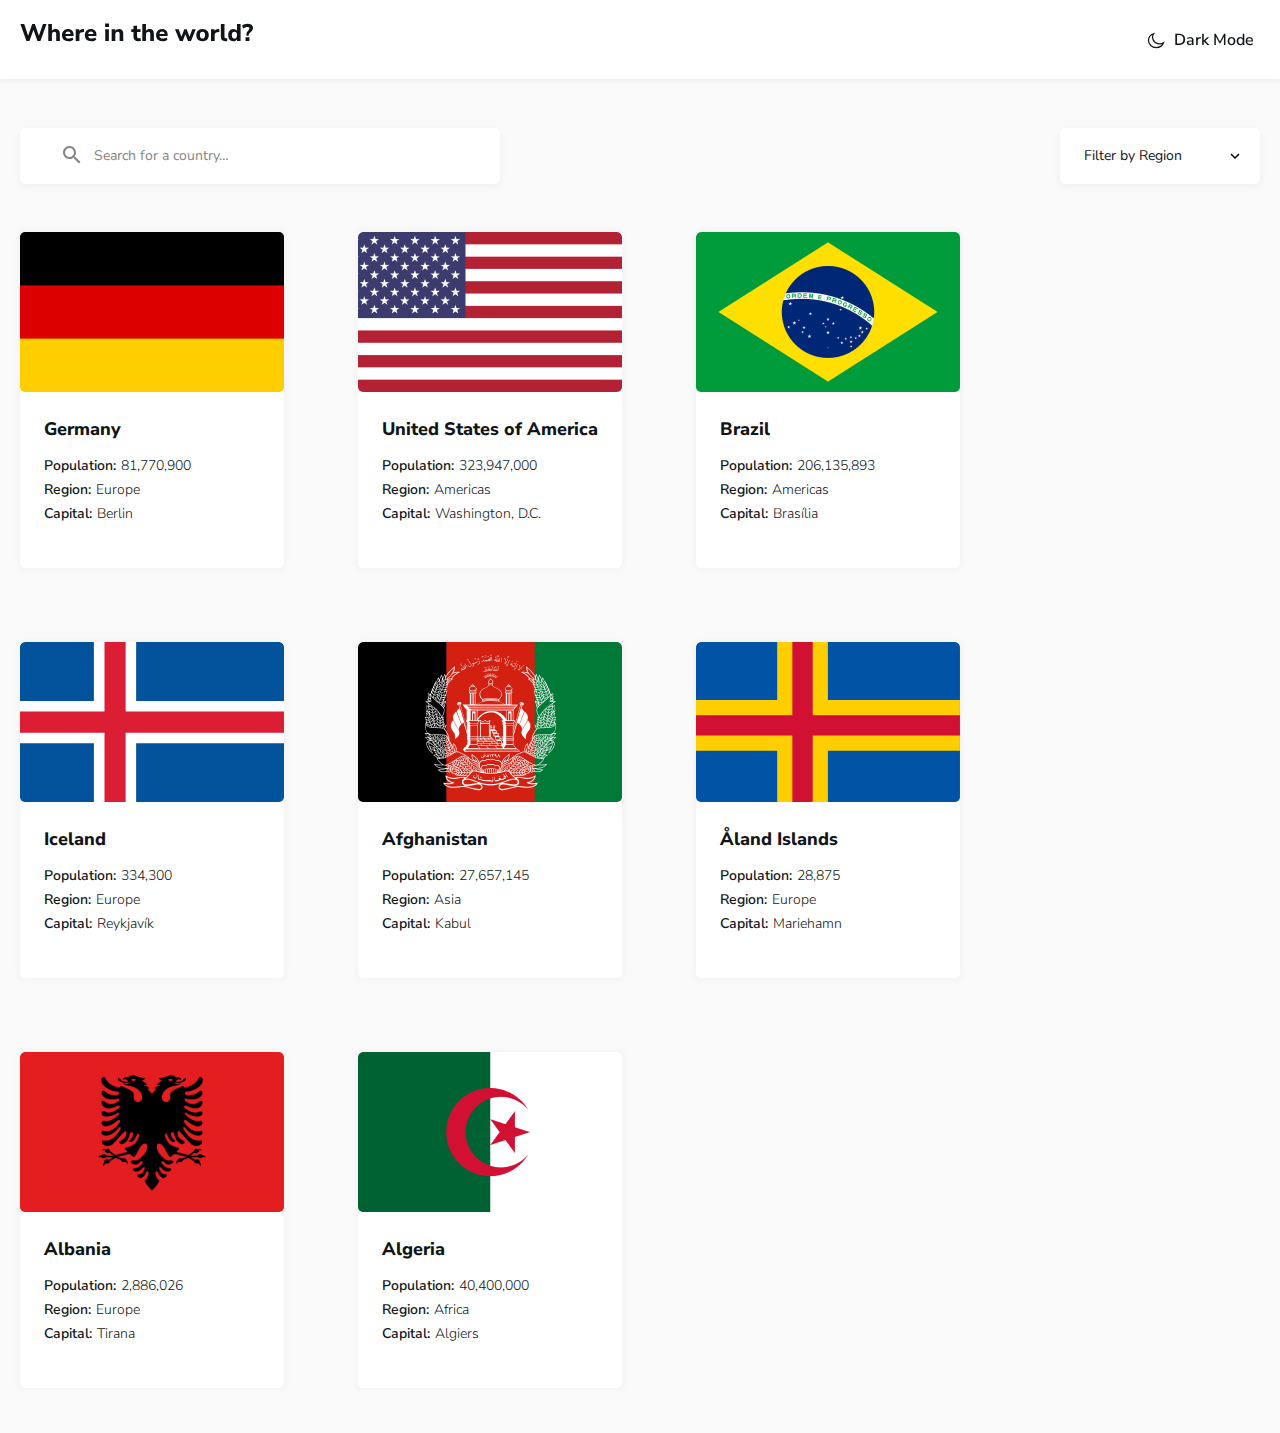
==== index.html @ 4ec4ca4c "initial commit" ====
<!DOCTYPE html>
<html lang="en">
<head>
    <meta charset="UTF-8">
    <meta http-equiv="X-UA-Compatible" content="IE=edge">
    <meta name="viewport" content="width=device-width, initial-scale=1.0">
    <link rel="stylesheet" href="./css/main.mini.css">
    <link rel="stylesheet" href="./css/normalize.css">
    <link rel="stylesheet" href="./css/main.css">
    <title>Flags</title>
</head>
<body>
    <!-- site header started -->
    <header class="site-header">
        <div class="container">
            <div class="site-header__inner">
                <a href="./index.html" class="site-logo">
                    <!-- <img class="site-logo__img" src="./images/logos.svg" width="234" height="33" alt="site logo"> -->
                </a>
                <button type="button" id="icon" class="site-header__btn">Dark Mode</button>            
            </div>
        </div>       
    </header>
    <!-- site header finished -->
    
    <!-- site main started -->
    <main class="site-main">
        <section class="hero">
            <div class="container">
                <h1 class="visually-hidden">Country flag</h1>
                <h2 class="visually-hidden">Country flag list</h2>
                <div class="hero__top">
                    <form class="hero__top-form" action="https://echo.htmlacademy.ru/courses" method="GET">
                        <input class="hero__top-input" type="search" name="user_search" autocomplete="off" aria-label="Search for a country" placeholder="Search for a country…"
                        >
                    </form>
                    
                    <div class="hero__desc-wrapper">
                        <p class="hero__top-desc">Filter by Region</p>
                        <div class="hero__desc-list-wrapper">
                            <ul class="hero__desc-list">
                                <li class="hero__desc-item">
                                    <p class="hero__desc-text">Africa</p>
                                </li>
                                <li class="hero__desc-item">
                                    <p class="hero__desc-text">America</p>
                                </li>
                                <li class="hero__desc-item">
                                    <p class="hero__desc-text">Asia</p>
                                </li>
                                <li class="hero__desc-item">
                                    <p class="hero__desc-text">Europe</p>
                                </li>
                                <li class="hero__desc-item">
                                    <p class="hero__desc-text">Oceania</p>
                                </li>
                            </ul>
                        </div>
                    </div>
                </div>
                <ul class="hero__list">
                    <li class="hero__item">
                        <a href="./germany.html" class="hero__link">
                            <img class="hero__img" src="./images/germany.png" width="264" height="160"  alt="germanys flag">
                            <div class="hero__title-wrapper">
                                <h3 class="hero__title">Germany</h3>
                                <p class="hero__title-desc">Population:
                                    <span class="hero__title-add">81,770,900</span>
                                </p>
                                <p class="hero__title-desc">Region:
                                    <span class="hero__title-add">Europe</span>
                                </p>
                                <p class="hero__title-desc">Capital:
                                    <span class="hero__title-add">Berlin</span>
                                </p>
                            </div>
                        </a>
                    </li>
                    <li class="hero__item">
                        <a href="./usa.html" class="hero__link">
                            <img class="hero__img" src="./images/usa.png" width="264" height="160" alt="USA flag">
                            <div class="hero__title-wrapper">
                                <h3 class="hero__title">United States of America</h3>
                                <p class="hero__title-desc">Population:
                                    <span class="hero__title-add">323,947,000</span>
                                </p>
                                <p class="hero__title-desc">Region:
                                    <span class="hero__title-add"> Americas</span>
                                </p>
                                <p class="hero__title-desc">Capital:
                                    <span class="hero__title-add">Washington, D.C.</span>
                                </p>
                            </div>
                        </a>
                    </li>
                    <li class="hero__item">
                        <a href="./brazil.html" class="hero__link">
                            <img class="hero__img" src="./images/flag-brazil.png" width="264" height="160" alt="Brazils flag">
                            <div class="hero__title-wrapper">
                                <h3 class="hero__title">Brazil</h3>
                                <p class="hero__title-desc">Population:
                                    <span class="hero__title-add">206,135,893</span>
                                </p>
                                <p class="hero__title-desc">Region:
                                    <span class="hero__title-add">Americas</span>
                                </p>
                                <p class="hero__title-desc">Capital:
                                    <span class="hero__title-add">Brasília</span>
                                </p>
                            </div>
                        </a>
                    </li>
                    <li class="hero__item">
                        <a href="./iceland.html" class="hero__link">
                            <img class="hero__img" src="./images/iceland.png" width="264" height="160" alt="Icelands flag">
                            <div class="hero__title-wrapper">
                                <h3 class="hero__title">Iceland</h3>
                                <p class="hero__title-desc">Population:
                                    <span class="hero__title-add">334,300</span>
                                </p>
                                <p class="hero__title-desc">Region:
                                    <span class="hero__title-add">Europe</span>
                                </p>
                                <p class="hero__title-desc">Capital:
                                    <span class="hero__title-add">Reykjavík</span>
                                </p>
                            </div>
                        </a>
                    </li>
                    <li class="hero__item">
                        <a href="./afganistan.html" class="hero__link">
                            <img class="hero__img" src="./images/Afghanistan.png" width="264" height="160" alt="Afghanistans flag">
                            <div class="hero__title-wrapper">
                                <h3 class="hero__title">Afghanistan</h3>
                                <p class="hero__title-desc">Population:
                                    <span class="hero__title-add">27,657,145</span>
                                </p>
                                <p class="hero__title-desc">Region:
                                    <span class="hero__title-add">Asia</span>
                                </p>
                                <p class="hero__title-desc">Capital:
                                    <span class="hero__title-add">Kabul</span>
                                </p>
                            </div>
                        </a>
                    </li>
                    <li class="hero__item">
                        <a href="./Alandislands.html" class="hero__link">
                            <img class="hero__img" src="./images/alandislands.png" width="264" height="160" alt=" Åland Islands flag">
                            <div class="hero__title-wrapper">
                                <h3 class="hero__title">Åland Islands</h3>
                                <p class="hero__title-desc">Population:
                                    <span class="hero__title-add">28,875</span>
                                </p>
                                <p class="hero__title-desc">Region:
                                    <span class="hero__title-add">
                                        Europe
                                    </span>
                                </p>
                                <p class="hero__title-desc">Capital:
                                    <span class="hero__title-add">
                                        Mariehamn
                                    </span>
                                </p>
                            </div>
                        </a>
                    </li>
                    <li class="hero__item">
                        <a href="./albania.html" class="hero__link">
                            <img class="hero__img" src="./images/albania.png" width="264" height="160" alt="Albania`s flag">
                            <div class="hero__title-wrapper">
                                <h3 class="hero__title">Albania</h3>
                                <p class="hero__title-desc">Population:
                                    <span class="hero__title-add"> 2,886,026</span>
                                </p>
                                <p class="hero__title-desc">Region:
                                    <span class="hero__title-add">Europe</span>
                                </p>
                                <p class="hero__title-desc">Capital:
                                    <span class="hero__title-add">Tirana</span>
                                </p>
                            </div>
                        </a>
                    </li>
                    <li class="hero__item">
                        <a href="./algeria.html" class="hero__link">
                            <img class="hero__img" src="./images/Algeria.png" width="264" height="160" alt="Algeria`s flag">
                            <div class="hero__title-wrapper">
                                <h3 class="hero__title">Algeria</h3>
                                <p class="hero__title-desc">Population:
                                    <span class="hero__title-add">40,400,000</span>
                                </p>
                                <p class="hero__title-desc">Region:
                                    <span class="hero__title-add">Africa</span>
                                </p>
                                <p class="hero__title-desc">Capital:
                                    <span class="hero__title-add">Algiers</span>
                                </p>
                            </div>
                        </a>
                    </li>
                </ul>
                
            </div>
        </section>
    </main>
    
    <!-- site main finished -->
    
    
    
    
    
    <script src="./js/main.js"></script>
</body>
</html>
---- css/main.css ----
:root {
    --main-text2-color: #111517;
    --main-text1-color: #848484;
    --main-backgroud-color: #fafafa;
    --main-textdark-color: #fff;
    --main-background-dark-color: #202C36;
    /* --main-background-dark-color; */
    /* --main-textdark-color; */
    
    /* --main-input-color: */
}
/* nunito-sans-300 - latin */
@font-face {
    font-display: swap; /* Check https://developer.mozilla.org/en-US/docs/Web/CSS/@font-face/font-display for other options. */
    font-family: "Nunito Sans";
    font-style: normal;
    font-weight: 300;
    src:
    url("../fonts/nunito-sans-v15-latin-300.woff2") format("woff2"), /* Chrome 36+, Opera 23+, Firefox 39+, Safari 12+, iOS 10+ */
    url("../fonts/nunito-sans-v15-latin-300.woff") format("woff");
}
/* nunito-sans-regular - latin */
@font-face {
    font-display: swap; /* Check https://developer.mozilla.org/en-US/docs/Web/CSS/@font-face/font-display for other options. */
    font-family: "Nunito Sans";
    font-style: normal;
    font-weight: 400;
    src:
    url("../fonts/nunito-sans-v15-latin-regular.woff2") format("woff2"), /* Chrome 36+, Opera 23+, Firefox 39+, Safari 12+, iOS 10+ */
    url("../fonts/nunito-sans-v15-latin-regular.woff") format("woff");
}
/* nunito-sans-600 - latin */
@font-face {
    font-display: swap; /* Check https://developer.mozilla.org/en-US/docs/Web/CSS/@font-face/font-display for other options. */
    font-family: "Nunito Sans";
    font-style: normal;
    font-weight: 600;
    src: 
    url("../fonts/nunito-sans-v15-latin-600.woff2") format("woff2"), /* Chrome 36+, Opera 23+, Firefox 39+, Safari 12+, iOS 10+ */
    url("../fonts/nunito-sans-v15-latin-600.woff") format("woff"); 
}
/* nunito-sans-800 - latin */
@font-face {
    font-display: swap; /* Check https://developer.mozilla.org/en-US/docs/Web/CSS/@font-face/font-display for other options. */
    font-family: "Nunito Sans";
    font-style: normal;
    font-weight: 800;
    src: ("embedded-opentype"), /* IE6-IE8 */
    url("../fonts/nunito-sans-v15-latin-800.woff2") format("woff2"), /* Chrome 36+, Opera 23+, Firefox 39+, Safari 12+, iOS 10+ */
    url("../fonts/nunito-sans-v15-latin-800.woff") format("woff"); /* Chrome 5+, Firefox 3.6+, IE 9+, Safari 5.1+, iOS 5+ */
}

* {
    -webkit-box-sizing: border-box;
    box-sizing: border-box;
}
html {
    height: 100%;
}
body {
    display: flex;
    flex-direction: column;
    height: 100%;
    font-family: "Nunito Sans", sans-serif;
    background-color: var(--main-backgroud-color);
    font-weight: 800;
    transition: all 0.2s linear;
    
    /* background-color: var(-main-backgroud-color); */
}
img {
    display: block;
    /* height: auto; */
}
.container {
    max-width: 1320px;
    width: 100%;
    margin: 0 auto;
    padding: 0 20px;
}
.visually-hidden {
    position: absolute;
    width: 1px;
    height: 1px;
    margin: -1px;
    padding: 0;
    overflow: hidden;
    border: 0;
    clip: rect(0 0 0 0)
}
.dark{
    --main-text2-color: #fff;
    --main-text1-color: #fff;
    --main-backgroud-color: #202C36;
    --main-textdark-color: #2b3844;
    --main-text1-color: #fff;
    
    transition: all 0.2s linear;
    /* --main-textdark-color: #fff; */
    /* --main-background-dark-color: #202C36; */
}  
.dark .site-logo {
    width: 234px;
    height: 33px;
    background-image: url(../images/logodark.svg);
    background-repeat: no-repeat;
}
.site-logo {
    width: 234px;
    height: 33px;
    background-image: url(../images/logos.svg);
    background-repeat: no-repeat;
    
}
.dark .site-header__btn::before { 
    background-image: url(../images/darkmodeactive.svg);
    background-repeat: no-repeat;
}
.dark .hero__top-input {     
    background-image: url(../images/searchdark.svg);
    background-repeat: no-repeat;
}
.dark .hero__top-desc::after {
    background-image: url(../images/arrowdowndark.svg);
    background-repeat: no-repeat;
}
.dark .hero__back-link::before {
    background-image: url(../images/backac.svg);
    background-repeat: no-repeat;
}
.site-main {
    flex-grow: 1;
    /* background-color: #fafafa; */
    
}
/* .wrap {
    position: relative;
} */
.site-header {
    /* position: sticky; */
    position: fixed;
    top: 0;
    left: 0;
    width: 100%;
    z-index: 5;
    padding-top: 23px;
    padding-bottom: 23px;
    background-color: var(--main-textdark-color);
    box-shadow: 0px 2px 4px 0px rgba(0, 0, 0, 0.06);
}
.site-header__inner {
    display: flex;
    justify-content: space-between;
}
.site-header__btn {
    display: flex;
    align-items: center;
    font-size: 16px;
    font-weight: 600;
    line-height: normal;
    color: var(--main-text2-color);
    background-color: transparent;
    border: none;
}
.site-header__btn::before {
    display: block;
    width: 20px;
    height: 20px;
    margin-right: 8px;
    content: " ";
    background-image: url(../images/darkmodenotactive.svg);
    background-repeat: no-repeat;
    background-position: center;
}


.hero {
    padding-top: 128px;
    padding-bottom: 45px;
}
.hero__top {
    display: flex;
    justify-content: space-between;
    padding-bottom: 48px;
}
.hero__top-input {
    width: 480px;
    padding-top: 18px;
    padding-bottom: 18px;
    padding-left: 74px;
    font-size: 14px;   
    font-weight: 400;
    line-height: 20px; 
    border: none;
    box-shadow: 0px 2px 9px 0px rgba(0, 0, 0, 0.05);
    background-color: var(--main-textdark-color);
    border-radius: 5px;
    background-image: url(../images/searchicon.svg);
    background-size: 18px 18px;
    background-repeat: no-repeat;
    background-position:calc(50% - 188px) calc(50% - 1px);
}
.hero__top-input::placeholder {
    color: var(--main-text1-color);
    
}
.hero__desc-wrapper {
    position: relative;
    width: 200px;
    padding-top: 18px;
    padding-bottom: 18px;
    padding-left: 24px;
    background-color: var(--main-textdark-color);
    box-shadow: 0px 2px 9px 0px rgba(0, 0, 0, 0.05);
    border-radius: 5px;
}
.hero__top-desc {
    display: flex;
    align-items: center;
    margin-top: 0;
    margin-bottom: 0;
    font-size: 14px;
    font-weight: 400;
    line-height: 20px; 
    color: var(--main-text2-color);
    
}
.hero__top-desc::after {
    display: block;
    width: 12px;
    height: 12px;
    margin-left: 47px;
    content: "";
    background-image: url(../images/arrowdown.svg);
    background-repeat: no-repeat;
    background-position: center;
    
}
.hero__desc-list-wrapper{
    position: absolute;
    display: none;
    top: 57px;
    left: 0;
    width: 200px;
    padding-top: 10px;
    background-color: var(--main-backgroud-color);
    border-radius: 5px;
}

.hero__desc-list {
    margin-top: 0;
    margin-bottom: 0;
    padding-top: 16px;
    padding-bottom: 16px;
    padding-left: 24px;
    box-shadow: 0px 2px 9px 0px rgba(0, 0, 0, 0.05);
    border-radius: 5px;
    
    /* padding-left: 0; */
    list-style: none;
    background-color: var(--main-textdark-color);
    
}
.hero__desc-wrapper:hover .hero__desc-list-wrapper {
    display: block;
}
.hero__desc-item:not(:last-child) {
    margin-bottom: 8px;
    
}
.hero__desc-text {
    margin-top: 0;
    margin-bottom: 0;
    font-size: 14px;
    font-weight: 400;
    line-height: 20px;
    color: var(--main-text2-color);
}

.hero__link {
    text-decoration: none;
}

.hero__list {
    display: flex;
    flex-wrap: wrap;
    gap: 74px;
    margin-top: 0;
    margin-bottom: 0;
    padding-left: 0;
    list-style: none;
}
.hero__item {
    width: 264px;
    border-radius: 5px;
    background-color: var(--main-textdark-color);
    box-shadow: 0px 0px 7px 2px rgba(0, 0, 0, 0.03);
}
.hero__img {
    border-radius: 5px 5px 5px 5px;
    /* background-color: #808080; */
}
.hero__title-wrapper {
    padding-top: 24px;
    padding-bottom: 46px;
    padding-left: 24px;
}
.hero__title {
    margin-top: 0;
    margin-bottom: 16px;
    font-size: 18px;
    line-height: 26px; 
    color: var(--main-text2-color);
}
.hero__title-desc {
    display: flex;
    margin-top: 0;
    margin-bottom: 0;
    font-size: 14px;
    font-weight: 600;
    line-height: 16px; 
    color: var(--main-text2-color);
    /* color: #111517; */
}
.hero__title-desc:nth-child(3) {
    margin-top: 8px;
    margin-bottom: 8px;
}
.hero__title-add {
    margin-left: 5px;
    font-weight: 300;
}

/* countrys style */



.countrys-hero {
    padding-top: 160px;
    padding-bottom: 343px;
}

.hero__back-link {
    display: flex;
    align-items: center;
    width: 136px;
    padding-top: 10px;
    padding-bottom: 10px;
    padding-left: 32px;
    font-size: 16px;  
    font-weight: 300;
    line-height: 20px; 
    color: var(--main-text2-color);
    /* color: #111517; */
    border-radius: 6px;
    background-color: var(--main-textdark-color);
    box-shadow: 0px 0px 7px 0px rgba(0, 0, 0, 0.29);
    
    text-decoration: none;
}
.hero__back-link::before {
    display: block;
    width: 20px;
    height: 20px;
    margin-right: 10px;
    content: "";
    background-image: url(../images/backnotac.svg);
    background-repeat: no-repeat;
    background-position: center;
}
.hero__countrys-back {
    display: flex;
    align-items: center;
    
    
    
    padding-top: 80px;
}
.hero__countrys-title-wrapper {
    width: 574px;
    margin-left: 120px;
}
.hero__countrys-title {
    margin-top: 0;
    margin-bottom: 23px;
    color: var(--main-text2-color);
    font-size: 32px;
    line-height: normal;
}
.hero__countrys-inner {
    display: flex;
    justify-content: space-between;
}

.hero__title-desc--margin {
    margin-top: 8px;
}
.hero__countrys-border {
    display: flex;
    align-items: center;
    padding-top: 68px;
    
}
.hero__countrys-border-title {
    margin-top: 0;
    margin-bottom: 0;
    margin-right: 16px;
    font-size: 16px;
    font-weight: 600;
    line-height: 24px; 
    color: var(--main-text2-color);
}
.hero__countrys-border-link { 
    display: block;
    max-width: 150px;
    min-width: 96px;
    padding-top: 5px;
    padding-bottom: 5px;
    font-size: 14px;
    font-weight: 300;
    line-height: normal;
    text-align: center;
    text-decoration: none;
    color: var(--main-text2-color);
    border-radius: 2px;
    border: 0px solid #979797;
    background-color: var(--main-textdark-color);
    box-shadow: 0px 0px 4px 1px rgba(0, 0, 0, 0.10);
}
.hero__countrys-border-link:not(:last-child) {
    margin-right: 10px;
}







/* select {
    width: 200px;
    padding-top: 18px;
    padding-bottom: 18px;
    padding-left: 24px;
    background-color: var(--main-textdark-color);
    box-shadow: 0px 2px 9px 0px rgba(0, 0, 0, 0.05);
    border-radius: 5px;
    border: none;
}
.hero__opt-wrapper {
    
}
.hero__opt-head{
    
}
.hero__opt{
    
} */
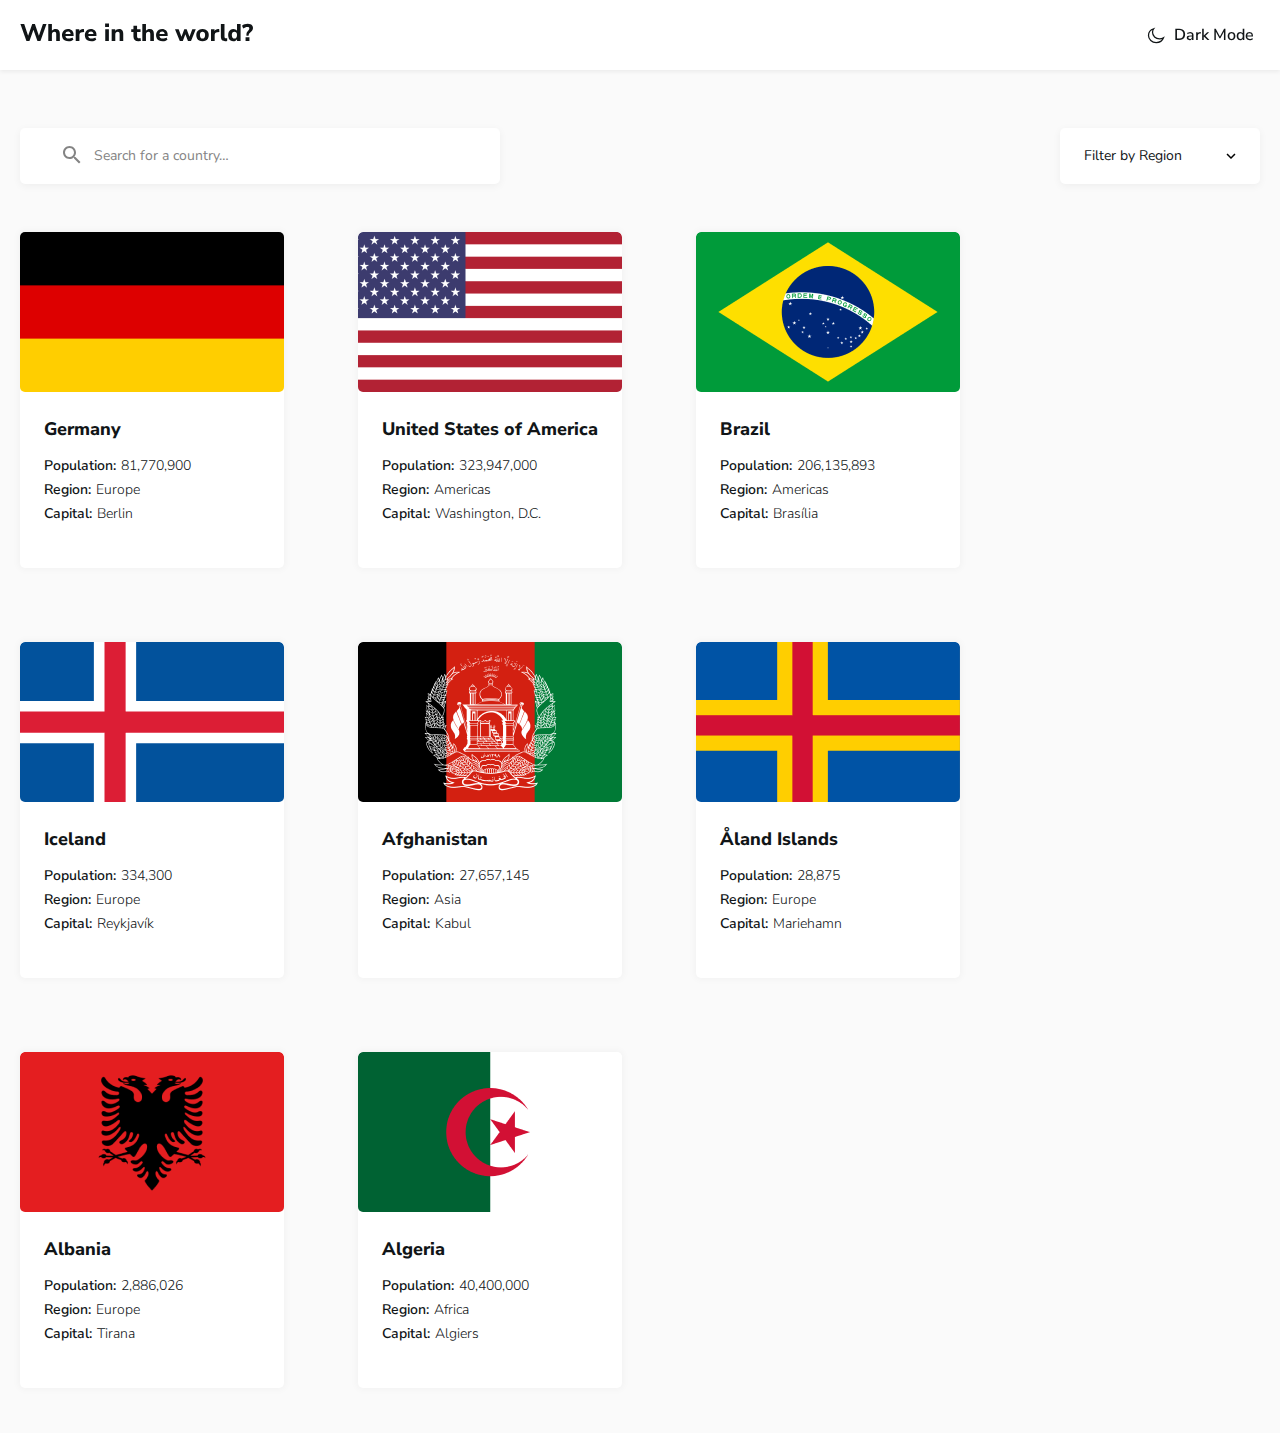
==== commit 9fe2c008: "change add select and svg" ====
--- a/index.html
+++ b/index.html
@@ -5,8 +5,8 @@
     <meta http-equiv="X-UA-Compatible" content="IE=edge">
     <meta name="viewport" content="width=device-width, initial-scale=1.0">
     <link rel="stylesheet" href="./css/main.mini.css">
-    <link rel="stylesheet" href="./css/normalize.css">
-    <link rel="stylesheet" href="./css/main.css">
+    <!-- <link rel="stylesheet" href="./css/normalize.css"> -->
+    <!-- <link rel="stylesheet" href="./css/main.css"> -->
     <title>Flags</title>
 </head>
 <body>
@@ -15,7 +15,11 @@
         <div class="container">
             <div class="site-header__inner">
                 <a href="./index.html" class="site-logo">
-                    <!-- <img class="site-logo__img" src="./images/logos.svg" width="234" height="33" alt="site logo"> -->
+                    <svg class="logo" width="233" height="19" viewBox="0 0 233 19" xmlns="http://www.w3.org/2000/svg">
+                        <path d="M6.432 18L0.408 1.08H4.224L8.112 12.648L12.216 1.08H14.904L18.888 12.84L22.92 1.08H26.52L20.448 18H17.424L13.464 6.768L9.456 18H6.432ZM28.2748 18V1.08H31.8988V7.824C32.3148 7.216 32.8508 6.76 33.5068 6.456C34.1628 6.136 34.8908 5.976 35.6908 5.976C38.4588 5.976 39.8428 7.624 39.8428 10.92V18H36.2188V11.088C36.2188 10.272 36.0668 9.688 35.7628 9.336C35.4588 8.968 35.0108 8.784 34.4188 8.784C33.6508 8.784 33.0348 9.024 32.5708 9.504C32.1228 9.984 31.8988 10.624 31.8988 11.424V18H28.2748ZM48.6683 18.264C47.2763 18.264 46.0763 18.016 45.0683 17.52C44.0763 17.008 43.3083 16.296 42.7643 15.384C42.2363 14.456 41.9723 13.368 41.9723 12.12C41.9723 10.904 42.2283 9.84 42.7402 8.928C43.2683 8 43.9803 7.28 44.8763 6.768C45.7883 6.24 46.8363 5.976 48.0203 5.976C49.7323 5.976 51.0923 6.52 52.1003 7.608C53.1083 8.68 53.6123 10.136 53.6123 11.976V12.888H45.4283C45.5563 13.816 45.8923 14.496 46.4363 14.928C46.9963 15.344 47.7643 15.552 48.7403 15.552C49.3803 15.552 50.0283 15.456 50.6843 15.264C51.3403 15.072 51.9323 14.776 52.4603 14.376L53.4203 16.8C52.8283 17.248 52.1003 17.608 51.2363 17.88C50.3883 18.136 49.5323 18.264 48.6683 18.264ZM48.1643 8.376C47.3963 8.376 46.7723 8.608 46.2923 9.072C45.8283 9.536 45.5403 10.184 45.4283 11.016H50.6123C50.5163 9.256 49.7003 8.376 48.1643 8.376ZM55.7201 18V6.216H59.2721V8.256C59.8321 6.88 61.0321 6.12 62.8721 5.976L63.9281 5.904L64.1441 8.952L62.1041 9.168C60.3121 9.344 59.4161 10.256 59.4161 11.904V18H55.7201ZM71.5198 18.264C70.1278 18.264 68.9278 18.016 67.9198 17.52C66.9278 17.008 66.1598 16.296 65.6158 15.384C65.0878 14.456 64.8238 13.368 64.8238 12.12C64.8238 10.904 65.0798 9.84 65.5918 8.928C66.1198 8 66.8318 7.28 67.7278 6.768C68.6398 6.24 69.6878 5.976 70.8718 5.976C72.5838 5.976 73.9438 6.52 74.9518 7.608C75.9598 8.68 76.4638 10.136 76.4638 11.976V12.888H68.2798C68.4078 13.816 68.7438 14.496 69.2878 14.928C69.8478 15.344 70.6158 15.552 71.5918 15.552C72.2318 15.552 72.8798 15.456 73.5358 15.264C74.1918 15.072 74.7838 14.776 75.3118 14.376L76.2718 16.8C75.6798 17.248 74.9518 17.608 74.0878 17.88C73.2398 18.136 72.3838 18.264 71.5198 18.264ZM71.0158 8.376C70.2478 8.376 69.6238 8.608 69.1438 9.072C68.6798 9.536 68.3918 10.184 68.2798 11.016H73.4638C73.3678 9.256 72.5518 8.376 71.0158 8.376ZM85.1074 3.936V0.551999H89.0194V3.936H85.1074ZM85.2514 18V6.216H88.8754V18H85.2514ZM91.6733 18V6.216H95.2253V7.944C95.6253 7.304 96.1613 6.816 96.8333 6.48C97.5053 6.144 98.2573 5.976 99.0893 5.976C100.481 5.976 101.521 6.384 102.209 7.2C102.897 8 103.241 9.24 103.241 10.92V18H99.6173V11.088C99.6173 10.272 99.4653 9.688 99.1613 9.336C98.8573 8.968 98.4093 8.784 97.8173 8.784C97.0493 8.784 96.4333 9.024 95.9693 9.504C95.5213 9.984 95.2973 10.624 95.2973 11.424V18H91.6733ZM118.41 18.264C115.098 18.264 113.442 16.656 113.442 13.44V8.928H111.21V6.216H113.442V2.76H117.066V6.216H120.546V8.928H117.066V13.296C117.066 13.968 117.218 14.472 117.522 14.808C117.842 15.144 118.346 15.312 119.034 15.312C119.242 15.312 119.458 15.288 119.682 15.24C119.922 15.192 120.178 15.128 120.45 15.048L120.978 17.688C120.642 17.864 120.242 18 119.778 18.096C119.314 18.208 118.858 18.264 118.41 18.264ZM122.33 18V1.08H125.954V7.824C126.37 7.216 126.906 6.76 127.562 6.456C128.218 6.136 128.946 5.976 129.746 5.976C132.514 5.976 133.898 7.624 133.898 10.92V18H130.274V11.088C130.274 10.272 130.122 9.688 129.818 9.336C129.514 8.968 129.066 8.784 128.474 8.784C127.706 8.784 127.09 9.024 126.626 9.504C126.178 9.984 125.954 10.624 125.954 11.424V18H122.33ZM142.723 18.264C141.331 18.264 140.131 18.016 139.123 17.52C138.131 17.008 137.363 16.296 136.819 15.384C136.291 14.456 136.027 13.368 136.027 12.12C136.027 10.904 136.283 9.84 136.795 8.928C137.323 8 138.035 7.28 138.931 6.768C139.843 6.24 140.891 5.976 142.075 5.976C143.787 5.976 145.147 6.52 146.155 7.608C147.163 8.68 147.667 10.136 147.667 11.976V12.888H139.483C139.611 13.816 139.947 14.496 140.491 14.928C141.051 15.344 141.819 15.552 142.795 15.552C143.435 15.552 144.083 15.456 144.739 15.264C145.395 15.072 145.987 14.776 146.515 14.376L147.475 16.8C146.883 17.248 146.155 17.608 145.291 17.88C144.443 18.136 143.587 18.264 142.723 18.264ZM142.219 8.376C141.451 8.376 140.827 8.608 140.347 9.072C139.883 9.536 139.595 10.184 139.483 11.016H144.667C144.571 9.256 143.755 8.376 142.219 8.376ZM159.791 18L154.99 6.216H158.663L161.471 13.776L164.279 6.216H166.679L169.487 13.872L172.295 6.216H175.775L171.023 18H167.951L165.359 11.304L162.839 18H159.791ZM182.509 18.264C181.245 18.264 180.141 18.016 179.197 17.52C178.269 17.008 177.549 16.296 177.037 15.384C176.525 14.456 176.269 13.36 176.269 12.096C176.269 10.848 176.525 9.768 177.037 8.856C177.549 7.928 178.269 7.216 179.197 6.72C180.141 6.224 181.245 5.976 182.509 5.976C183.773 5.976 184.869 6.224 185.797 6.72C186.741 7.216 187.469 7.928 187.981 8.856C188.509 9.768 188.773 10.848 188.773 12.096C188.773 13.36 188.509 14.456 187.981 15.384C187.469 16.296 186.741 17.008 185.797 17.52C184.869 18.016 183.773 18.264 182.509 18.264ZM182.509 15.552C183.277 15.552 183.901 15.272 184.381 14.712C184.877 14.152 185.125 13.28 185.125 12.096C185.125 10.928 184.877 10.072 184.381 9.528C183.901 8.968 183.277 8.688 182.509 8.688C181.741 8.688 181.117 8.968 180.637 9.528C180.157 10.072 179.917 10.928 179.917 12.096C179.917 13.28 180.157 14.152 180.637 14.712C181.117 15.272 181.741 15.552 182.509 15.552ZM190.978 18V6.216H194.53V8.256C195.09 6.88 196.29 6.12 198.13 5.976L199.186 5.904L199.402 8.952L197.362 9.168C195.57 9.344 194.674 10.256 194.674 11.904V18H190.978ZM205.261 18.264C203.741 18.264 202.629 17.872 201.925 17.088C201.221 16.288 200.869 15.104 200.869 13.536V1.08H204.493V13.392C204.493 14.672 205.061 15.312 206.197 15.312C206.373 15.312 206.541 15.304 206.701 15.288C206.877 15.272 207.045 15.24 207.205 15.192L207.157 18C206.549 18.176 205.917 18.264 205.261 18.264ZM213.328 18.264C212.304 18.264 211.4 18.016 210.616 17.52C209.848 17.008 209.248 16.296 208.816 15.384C208.384 14.456 208.168 13.36 208.168 12.096C208.168 10.832 208.384 9.744 208.816 8.832C209.248 7.92 209.848 7.216 210.616 6.72C211.4 6.224 212.304 5.976 213.328 5.976C214.112 5.976 214.832 6.144 215.488 6.48C216.144 6.816 216.64 7.264 216.976 7.824V1.08H220.6V18H217.048V16.224C216.728 16.848 216.232 17.344 215.56 17.712C214.904 18.08 214.16 18.264 213.328 18.264ZM214.408 15.552C215.176 15.552 215.8 15.272 216.28 14.712C216.776 14.152 217.024 13.28 217.024 12.096C217.024 10.928 216.776 10.072 216.28 9.528C215.8 8.968 215.176 8.688 214.408 8.688C213.64 8.688 213.016 8.968 212.536 9.528C212.056 10.072 211.816 10.928 211.816 12.096C211.816 13.28 212.056 14.152 212.536 14.712C213.016 15.272 213.64 15.552 214.408 15.552ZM226.416 12.648V11.52C226.416 10.816 226.544 10.168 226.8 9.576C227.056 8.968 227.496 8.328 228.12 7.656C228.568 7.176 228.88 6.768 229.056 6.432C229.232 6.08 229.32 5.72 229.32 5.352C229.32 4.904 229.152 4.552 228.816 4.296C228.496 4.04 228.032 3.912 227.424 3.912C225.936 3.912 224.536 4.448 223.224 5.52L222.048 2.784C222.752 2.176 223.608 1.696 224.616 1.344C225.624 0.992 226.648 0.816 227.688 0.816C228.744 0.816 229.672 0.992 230.472 1.344C231.272 1.68 231.888 2.16 232.32 2.784C232.768 3.392 232.992 4.104 232.992 4.92C232.992 5.656 232.824 6.336 232.488 6.96C232.168 7.584 231.592 8.24 230.76 8.928C230.008 9.552 229.488 10.096 229.2 10.56C228.928 11.024 228.76 11.472 228.696 11.904L228.576 12.648H226.416ZM225.552 18V14.16H229.44V18H225.552Z" />
+                    </svg>
+                    
+                    
                 </a>
                 <button type="button" id="icon" class="site-header__btn">Dark Mode</button>            
             </div>
@@ -34,8 +38,20 @@
                         <input class="hero__top-input" type="search" name="user_search" autocomplete="off" aria-label="Search for a country" placeholder="Search for a country…"
                         >
                     </form>
-                    
-                    <div class="hero__desc-wrapper">
+                    <form class="hero__form"  action="https://echo.htmlacademy.ru/courses" method="GET" autocomplete="off">
+                        <select class="hero__select" name="user_select">
+                            <option value="" hidden>Filter by Region</option>
+                            <option value="" >Africa</option>
+                            <option value="America">America</option>
+                            <option value="Asia">Asia</option>
+                            <option value="Europe">Europe</option>
+                            <option value="Oceania">Oceania</option>
+                            
+                        </select>
+                        
+                        
+                    </form>
+                    <!-- <div class="hero__desc-wrapper">
                         <p class="hero__top-desc">Filter by Region</p>
                         <div class="hero__desc-list-wrapper">
                             <ul class="hero__desc-list">
@@ -56,7 +72,7 @@
                                 </li>
                             </ul>
                         </div>
-                    </div>
+                    </div> -->
                 </div>
                 <ul class="hero__list">
                     <li class="hero__item">
--- a/css/main.mini.css
+++ b/css/main.mini.css
@@ -0,0 +1 @@
+/*! normalize.css v8.0.1 | MIT License | github.com/necolas/normalize.css */button,hr,input{overflow:visible}progress,sub,sup{vertical-align:baseline}[type=checkbox],[type=radio],legend{box-sizing:border-box;padding:0}html{line-height:1.15;-webkit-text-size-adjust:100%}body{margin:0}details,main{display:block}h1{font-size:2em;margin:.67em 0}hr{box-sizing:content-box;height:0}code,kbd,pre,samp{font-family:monospace,monospace;font-size:1em}a{background-color:transparent}abbr[title]{border-bottom:none;text-decoration:underline;text-decoration:underline dotted}b,strong{font-weight:bolder}small{font-size:80%}sub,sup{font-size:75%;line-height:0;position:relative}sub{bottom:-.25em}sup{top:-.5em}img{border-style:none}button,input,optgroup,select,textarea{font-family:inherit;font-size:100%;line-height:1.15;margin:0}button,select{text-transform:none}[type=button],[type=reset],[type=submit],button{-webkit-appearance:button}[type=button]::-moz-focus-inner,[type=reset]::-moz-focus-inner,[type=submit]::-moz-focus-inner,button::-moz-focus-inner{border-style:none;padding:0}[type=button]:-moz-focusring,[type=reset]:-moz-focusring,[type=submit]:-moz-focusring,button:-moz-focusring{outline:ButtonText dotted 1px}fieldset{padding:.35em .75em .625em}legend{color:inherit;display:table;max-width:100%;white-space:normal}textarea{overflow:auto}[type=number]::-webkit-inner-spin-button,[type=number]::-webkit-outer-spin-button{height:auto}[type=search]{-webkit-appearance:textfield;outline-offset:-2px}[type=search]::-webkit-search-decoration{-webkit-appearance:none}::-webkit-file-upload-button{-webkit-appearance:button;font:inherit}summary{display:list-item}[hidden],template{display:none}body,html{height:100%}.hero__back-link::before,.site-header__btn::before{height:20px;background-position:center;display:block}.hero__back-link,.hero__link{text-decoration:none}.hero__back-link,.hero__countrys-border-link,.hero__countrys-border-title,.hero__countrys-title,.hero__select,.hero__title,.hero__title-desc,.site-header__btn{color:var(--main-text2-color)}:root{--main-text2-color:#111517;--main-text1-color:#848484;--main-backgroud-color:#fafafa;--main-textdark-color:#fff;--main-background-dark-color:#202C36}@font-face{font-display:swap;font-family:"Nunito Sans";font-style:normal;font-weight:300;src:url("../fonts/nunito-sans-v15-latin-300.woff2") format("woff2"),url("../fonts/nunito-sans-v15-latin-300.woff") format("woff")}@font-face{font-display:swap;font-family:"Nunito Sans";font-style:normal;font-weight:400;src:url("../fonts/nunito-sans-v15-latin-regular.woff2") format("woff2"),url("../fonts/nunito-sans-v15-latin-regular.woff") format("woff")}@font-face{font-display:swap;font-family:"Nunito Sans";font-style:normal;font-weight:600;src:url("../fonts/nunito-sans-v15-latin-600.woff2") format("woff2"),url("../fonts/nunito-sans-v15-latin-600.woff") format("woff")}@font-face{font-display:swap;font-family:"Nunito Sans";font-style:normal;font-weight:800;src:("embedded-opentype"),url("../fonts/nunito-sans-v15-latin-800.woff2") format("woff2"),url("../fonts/nunito-sans-v15-latin-800.woff") format("woff")}*{-webkit-box-sizing:border-box;box-sizing:border-box}body{display:-webkit-box;display:-ms-flexbox;display:flex;-webkit-box-orient:vertical;-webkit-box-direction:normal;-ms-flex-direction:column;flex-direction:column;font-family:"Nunito Sans",sans-serif;background-color:var(--main-backgroud-color);font-weight:800;-webkit-transition:.3s linear;-o-transition:.3s linear;transition:.3s linear}img{display:block}.container{max-width:1320px;width:100%;margin:0 auto;padding:0 20px}.visually-hidden{position:absolute;width:1px;height:1px;margin:-1px;padding:0;overflow:hidden;border:0;clip:rect(0 0 0 0)}.dark{--main-text2-color:#fff;--main-text1-color:#fff;--main-backgroud-color:#202C36;--main-textdark-color:#2b3844;--main-text1-color:#fff;-webkit-transition:.3s linear;-o-transition:.3s linear;transition:.3s linear}.dark .logo{fill:var(--main-text1-color)}.dark .site-header__btn::before{background-image:url(../images/darkmodeactive.svg);background-repeat:no-repeat}.dark .hero__top-input{background-image:url(../images/searchdark.svg);background-repeat:no-repeat}.dark .hero__select{background-image:url(../images/arrowdowndark.svg)}.dark .hero__back-link::before{background-image:url(../images/backac.svg);background-repeat:no-repeat}.logo{fill:var(--main-text2-color)}.site-main{-webkit-box-flex:1;-ms-flex-positive:1;flex-grow:1}.site-header{position:fixed;top:0;left:0;width:100%;z-index:5;padding-top:23px;padding-bottom:23px;background-color:var(--main-textdark-color);-webkit-box-shadow:0 2px 4px 0 rgba(0,0,0,.06);box-shadow:0 2px 4px 0 rgba(0,0,0,.06)}.hero__countrys-inner,.site-header__inner{display:-webkit-box;display:-ms-flexbox;display:flex;-webkit-box-pack:justify;-ms-flex-pack:justify;justify-content:space-between}.hero__top,.site-header__btn{display:-webkit-box;display:-ms-flexbox}.site-header__btn{display:flex;-webkit-box-align:center;-ms-flex-align:center;align-items:center;font-size:16px;font-weight:600;line-height:normal;background-color:transparent;border:none}.hero__select,.hero__top-input{font-size:14px;font-weight:400;line-height:20px;background-repeat:no-repeat}.hero__back-link,.hero__countrys-border-link,.hero__item,.hero__select,.hero__top-input{background-color:var(--main-textdark-color)}.site-header__btn::before{width:20px;margin-right:8px;content:" ";background-image:url(../images/darkmodenotactive.svg);background-repeat:no-repeat}.hero{padding-top:128px;padding-bottom:45px}.hero__top{display:flex;-webkit-box-pack:justify;-ms-flex-pack:justify;justify-content:space-between;padding-bottom:48px}.hero__list,.hero__title-desc{display:-webkit-box;display:-ms-flexbox;margin-top:0}.hero__top-input{width:480px;padding-top:18px;padding-bottom:18px;padding-left:74px;border:none;-webkit-box-shadow:0 2px 9px 0 rgba(0,0,0,.05);box-shadow:0 2px 9px 0 rgba(0,0,0,.05);border-radius:5px;background-image:url(../images/searchicon.svg);background-size:18px 18px;background-position:calc(50% - 188px) calc(50% - 1px)}.hero__top-input::-webkit-input-placeholder{color:var(--main-text1-color)}.hero__top-input::-moz-placeholder{color:var(--main-text1-color)}.hero__top-input:-ms-input-placeholder{color:var(--main-text1-color)}.hero__top-input::-ms-input-placeholder{color:var(--main-text1-color)}.hero__top-input::placeholder{color:var(--main-text1-color)}.hero__select{position:relative;width:200px;padding:18px 18px 18px 24px;border-radius:5px;box-shadow:0 2px 9px 0 rgba(0,0,0,.05);-webkit-box-shadow:0 2px 9px 0 rgba(0,0,0,.05);background-image:url(../images/arrowdown.svg);background-size:12px 12px;background-position:calc(50% + 71px) calc(50% - 0px);border:none;-webkit-appearance:none;-moz-appearance:none;appearance:none}.hero__img,.hero__item{border-radius:5px}.hero__list{display:flex;-ms-flex-wrap:wrap;flex-wrap:wrap;gap:74px;margin-bottom:0;padding-left:0;list-style:none}.hero__item{width:264px;-webkit-box-shadow:0 0 7px 2px rgba(0,0,0,.03);box-shadow:0 0 7px 2px rgba(0,0,0,.03)}.hero__title-wrapper{padding-top:24px;padding-bottom:46px;padding-left:24px}.hero__title{margin-top:0;margin-bottom:16px;font-size:18px;line-height:26px}.hero__title-desc{display:flex;margin-bottom:0;font-size:14px;font-weight:600;line-height:16px}.hero__back-link,.hero__countrys-back{display:-webkit-box;display:-ms-flexbox;-webkit-box-align:center}.hero__title-desc:nth-child(3){margin-top:8px;margin-bottom:8px}.hero__title-add{margin-left:5px;font-weight:300}.countrys-hero{padding-top:160px;padding-bottom:343px}.hero__back-link{display:flex;-ms-flex-align:center;align-items:center;width:136px;padding-top:10px;padding-bottom:10px;padding-left:32px;font-size:16px;font-weight:300;line-height:20px;border-radius:6px;-webkit-box-shadow:0 0 7px 0 rgba(0,0,0,.29);box-shadow:0 0 7px 0 rgba(0,0,0,.29)}.hero__back-link::before{width:20px;margin-right:10px;content:"";background-image:url(../images/backnotac.svg);background-repeat:no-repeat}.hero__countrys-back{display:flex;-ms-flex-align:center;align-items:center;padding-top:80px}.hero__countrys-title-wrapper{width:574px;margin-left:120px}.hero__countrys-title{margin-top:0;margin-bottom:23px;font-size:32px;line-height:normal}.hero__title-desc--margin{margin-top:8px}.hero__countrys-border{display:-webkit-box;display:-ms-flexbox;display:flex;-webkit-box-align:center;-ms-flex-align:center;align-items:center;padding-top:68px}.hero__countrys-border-title{margin-top:0;margin-bottom:0;margin-right:16px;font-size:16px;font-weight:600;line-height:24px}.hero__countrys-border-link{display:block;max-width:150px;min-width:96px;padding-top:5px;padding-bottom:5px;font-size:14px;font-weight:300;line-height:normal;text-align:center;text-decoration:none;border-radius:2px;border:0 solid #979797;-webkit-box-shadow:0 0 4px 1px rgba(0,0,0,.1);box-shadow:0 0 4px 1px rgba(0,0,0,.1)}.hero__countrys-border-link:not(:last-child){margin-right:10px}--- a/css/main.css
+++ b/css/main.css
@@ -1,3 +1,17 @@
+/*
+* Prefixed by https://autoprefixer.github.io
+* PostCSS: v8.4.14,
+* Autoprefixer: v10.4.7
+* Browsers: last 4 version
+*/
+
+/*
+* Prefixed by https://autoprefixer.github.io
+* PostCSS: v8.4.14,
+* Autoprefixer: v10.4.7
+* Browsers: last 4 version
+*/
+
 :root {
     --main-text2-color: #111517;
     --main-text1-color: #848484;
@@ -58,13 +72,20 @@
     height: 100%;
 }
 body {
-    display: flex;
+    display: -webkit-box;
+    display: -ms-flexbox;
+    display: flex;
+    -webkit-box-orient: vertical;
+    -webkit-box-direction: normal;
+    -ms-flex-direction: column;
     flex-direction: column;
     height: 100%;
     font-family: "Nunito Sans", sans-serif;
     background-color: var(--main-backgroud-color);
     font-weight: 800;
-    transition: all 0.2s linear;
+    -webkit-transition: all 0.3s linear;
+    -o-transition: all 0.3s linear;
+    transition: all 0.3s linear;
     
     /* background-color: var(-main-backgroud-color); */
 }
@@ -88,29 +109,23 @@
     border: 0;
     clip: rect(0 0 0 0)
 }
-.dark{
+.dark {
     --main-text2-color: #fff;
     --main-text1-color: #fff;
     --main-backgroud-color: #202C36;
     --main-textdark-color: #2b3844;
     --main-text1-color: #fff;
     
-    transition: all 0.2s linear;
+    -webkit-transition: all 0.3s linear;
+    
+    -o-transition: all 0.3s linear;
+    
+    transition: all 0.3s linear;
     /* --main-textdark-color: #fff; */
     /* --main-background-dark-color: #202C36; */
 }  
-.dark .site-logo {
-    width: 234px;
-    height: 33px;
-    background-image: url(../images/logodark.svg);
-    background-repeat: no-repeat;
-}
-.site-logo {
-    width: 234px;
-    height: 33px;
-    background-image: url(../images/logos.svg);
-    background-repeat: no-repeat;
-    
+.dark .logo {
+    fill: var(--main-text1-color);
 }
 .dark .site-header__btn::before { 
     background-image: url(../images/darkmodeactive.svg);
@@ -120,15 +135,19 @@
     background-image: url(../images/searchdark.svg);
     background-repeat: no-repeat;
 }
-.dark .hero__top-desc::after {
+.dark .hero__select {
     background-image: url(../images/arrowdowndark.svg);
-    background-repeat: no-repeat;
 }
 .dark .hero__back-link::before {
     background-image: url(../images/backac.svg);
     background-repeat: no-repeat;
 }
+.logo {
+    fill: var(--main-text2-color);
+}
 .site-main {
+    -webkit-box-flex: 1;
+    -ms-flex-positive: 1;
     flex-grow: 1;
     /* background-color: #fafafa; */
     
@@ -146,14 +165,23 @@
     padding-top: 23px;
     padding-bottom: 23px;
     background-color: var(--main-textdark-color);
+    -webkit-box-shadow: 0px 2px 4px 0px rgba(0, 0, 0, 0.06);
     box-shadow: 0px 2px 4px 0px rgba(0, 0, 0, 0.06);
 }
 .site-header__inner {
-    display: flex;
+    display: -webkit-box;
+    display: -ms-flexbox;
+    display: flex;
+    -webkit-box-pack: justify;
+    -ms-flex-pack: justify;
     justify-content: space-between;
 }
 .site-header__btn {
-    display: flex;
+    display: -webkit-box;
+    display: -ms-flexbox;
+    display: flex;
+    -webkit-box-align: center;
+    -ms-flex-align: center;
     align-items: center;
     font-size: 16px;
     font-weight: 600;
@@ -179,7 +207,11 @@
     padding-bottom: 45px;
 }
 .hero__top {
-    display: flex;
+    display: -webkit-box;
+    display: -ms-flexbox;
+    display: flex;
+    -webkit-box-pack: justify;
+    -ms-flex-pack: justify;
     justify-content: space-between;
     padding-bottom: 48px;
 }
@@ -192,6 +224,7 @@
     font-weight: 400;
     line-height: 20px; 
     border: none;
+    -webkit-box-shadow: 0px 2px 9px 0px rgba(0, 0, 0, 0.05);
     box-shadow: 0px 2px 9px 0px rgba(0, 0, 0, 0.05);
     background-color: var(--main-textdark-color);
     border-radius: 5px;
@@ -200,81 +233,49 @@
     background-repeat: no-repeat;
     background-position:calc(50% - 188px) calc(50% - 1px);
 }
+.hero__top-input::-webkit-input-placeholder {
+    color: var(--main-text1-color);
+    
+}
+.hero__top-input::-moz-placeholder {
+    color: var(--main-text1-color);
+    
+}
+.hero__top-input:-ms-input-placeholder {
+    color: var(--main-text1-color);
+    
+}
+.hero__top-input::-ms-input-placeholder {
+    color: var(--main-text1-color);
+    
+}
 .hero__top-input::placeholder {
     color: var(--main-text1-color);
     
 }
-.hero__desc-wrapper {
+/* .hero__form {} */
+
+.hero__select {
     position: relative;
     width: 200px;
-    padding-top: 18px;
-    padding-bottom: 18px;
-    padding-left: 24px;
-    background-color: var(--main-textdark-color);
-    box-shadow: 0px 2px 9px 0px rgba(0, 0, 0, 0.05);
-    border-radius: 5px;
-}
-.hero__top-desc {
-    display: flex;
-    align-items: center;
-    margin-top: 0;
-    margin-bottom: 0;
+    padding: 18px 18px 18px 24px;
     font-size: 14px;
     font-weight: 400;
     line-height: 20px; 
-    color: var(--main-text2-color);
-    
-}
-.hero__top-desc::after {
-    display: block;
-    width: 12px;
-    height: 12px;
-    margin-left: 47px;
-    content: "";
+    border-radius: 5px;
+    box-shadow: 0px 2px 9px 0px rgba(0, 0, 0, 0.05);
+    -webkit-box-shadow: 0px 2px 9px 0px rgba(0, 0, 0, 0.05);
+    background-color: var(--main-textdark-color);
     background-image: url(../images/arrowdown.svg);
-    background-repeat: no-repeat;
-    background-position: center;
-    
-}
-.hero__desc-list-wrapper{
-    position: absolute;
-    display: none;
-    top: 57px;
-    left: 0;
-    width: 200px;
-    padding-top: 10px;
-    background-color: var(--main-backgroud-color);
-    border-radius: 5px;
-}
-
-.hero__desc-list {
-    margin-top: 0;
-    margin-bottom: 0;
-    padding-top: 16px;
-    padding-bottom: 16px;
-    padding-left: 24px;
-    box-shadow: 0px 2px 9px 0px rgba(0, 0, 0, 0.05);
-    border-radius: 5px;
-    
-    /* padding-left: 0; */
-    list-style: none;
-    background-color: var(--main-textdark-color);
-    
-}
-.hero__desc-wrapper:hover .hero__desc-list-wrapper {
-    display: block;
-}
-.hero__desc-item:not(:last-child) {
-    margin-bottom: 8px;
-    
-}
-.hero__desc-text {
-    margin-top: 0;
-    margin-bottom: 0;
-    font-size: 14px;
-    font-weight: 400;
-    line-height: 20px;
-    color: var(--main-text2-color);
+    background-size: 12px 12px;
+    background-repeat: no-repeat;
+    background-position:calc(50% + 71px) calc(50% - 0px);
+    border: none;
+    -webkit-appearance: none;
+       -moz-appearance: none;
+            appearance: none;
+    color: var(--main-text2-color);
+    
 }
 
 .hero__link {
@@ -282,7 +283,10 @@
 }
 
 .hero__list {
-    display: flex;
+    display: -webkit-box;
+    display: -ms-flexbox;
+    display: flex;
+    -ms-flex-wrap: wrap;
     flex-wrap: wrap;
     gap: 74px;
     margin-top: 0;
@@ -294,6 +298,7 @@
     width: 264px;
     border-radius: 5px;
     background-color: var(--main-textdark-color);
+    -webkit-box-shadow: 0px 0px 7px 2px rgba(0, 0, 0, 0.03);
     box-shadow: 0px 0px 7px 2px rgba(0, 0, 0, 0.03);
 }
 .hero__img {
@@ -313,6 +318,8 @@
     color: var(--main-text2-color);
 }
 .hero__title-desc {
+    display: -webkit-box;
+    display: -ms-flexbox;
     display: flex;
     margin-top: 0;
     margin-bottom: 0;
@@ -341,7 +348,11 @@
 }
 
 .hero__back-link {
-    display: flex;
+    display: -webkit-box;
+    display: -ms-flexbox;
+    display: flex;
+    -webkit-box-align: center;
+    -ms-flex-align: center;
     align-items: center;
     width: 136px;
     padding-top: 10px;
@@ -354,6 +365,7 @@
     /* color: #111517; */
     border-radius: 6px;
     background-color: var(--main-textdark-color);
+    -webkit-box-shadow: 0px 0px 7px 0px rgba(0, 0, 0, 0.29);
     box-shadow: 0px 0px 7px 0px rgba(0, 0, 0, 0.29);
     
     text-decoration: none;
@@ -369,7 +381,11 @@
     background-position: center;
 }
 .hero__countrys-back {
-    display: flex;
+    display: -webkit-box;
+    display: -ms-flexbox;
+    display: flex;
+    -webkit-box-align: center;
+    -ms-flex-align: center;
     align-items: center;
     
     
@@ -388,7 +404,11 @@
     line-height: normal;
 }
 .hero__countrys-inner {
-    display: flex;
+    display: -webkit-box;
+    display: -ms-flexbox;
+    display: flex;
+    -webkit-box-pack: justify;
+    -ms-flex-pack: justify;
     justify-content: space-between;
 }
 
@@ -396,7 +416,11 @@
     margin-top: 8px;
 }
 .hero__countrys-border {
-    display: flex;
+    display: -webkit-box;
+    display: -ms-flexbox;
+    display: flex;
+    -webkit-box-align: center;
+    -ms-flex-align: center;
     align-items: center;
     padding-top: 68px;
     
@@ -425,6 +449,7 @@
     border-radius: 2px;
     border: 0px solid #979797;
     background-color: var(--main-textdark-color);
+    -webkit-box-shadow: 0px 0px 4px 1px rgba(0, 0, 0, 0.10);
     box-shadow: 0px 0px 4px 1px rgba(0, 0, 0, 0.10);
 }
 .hero__countrys-border-link:not(:last-child) {
